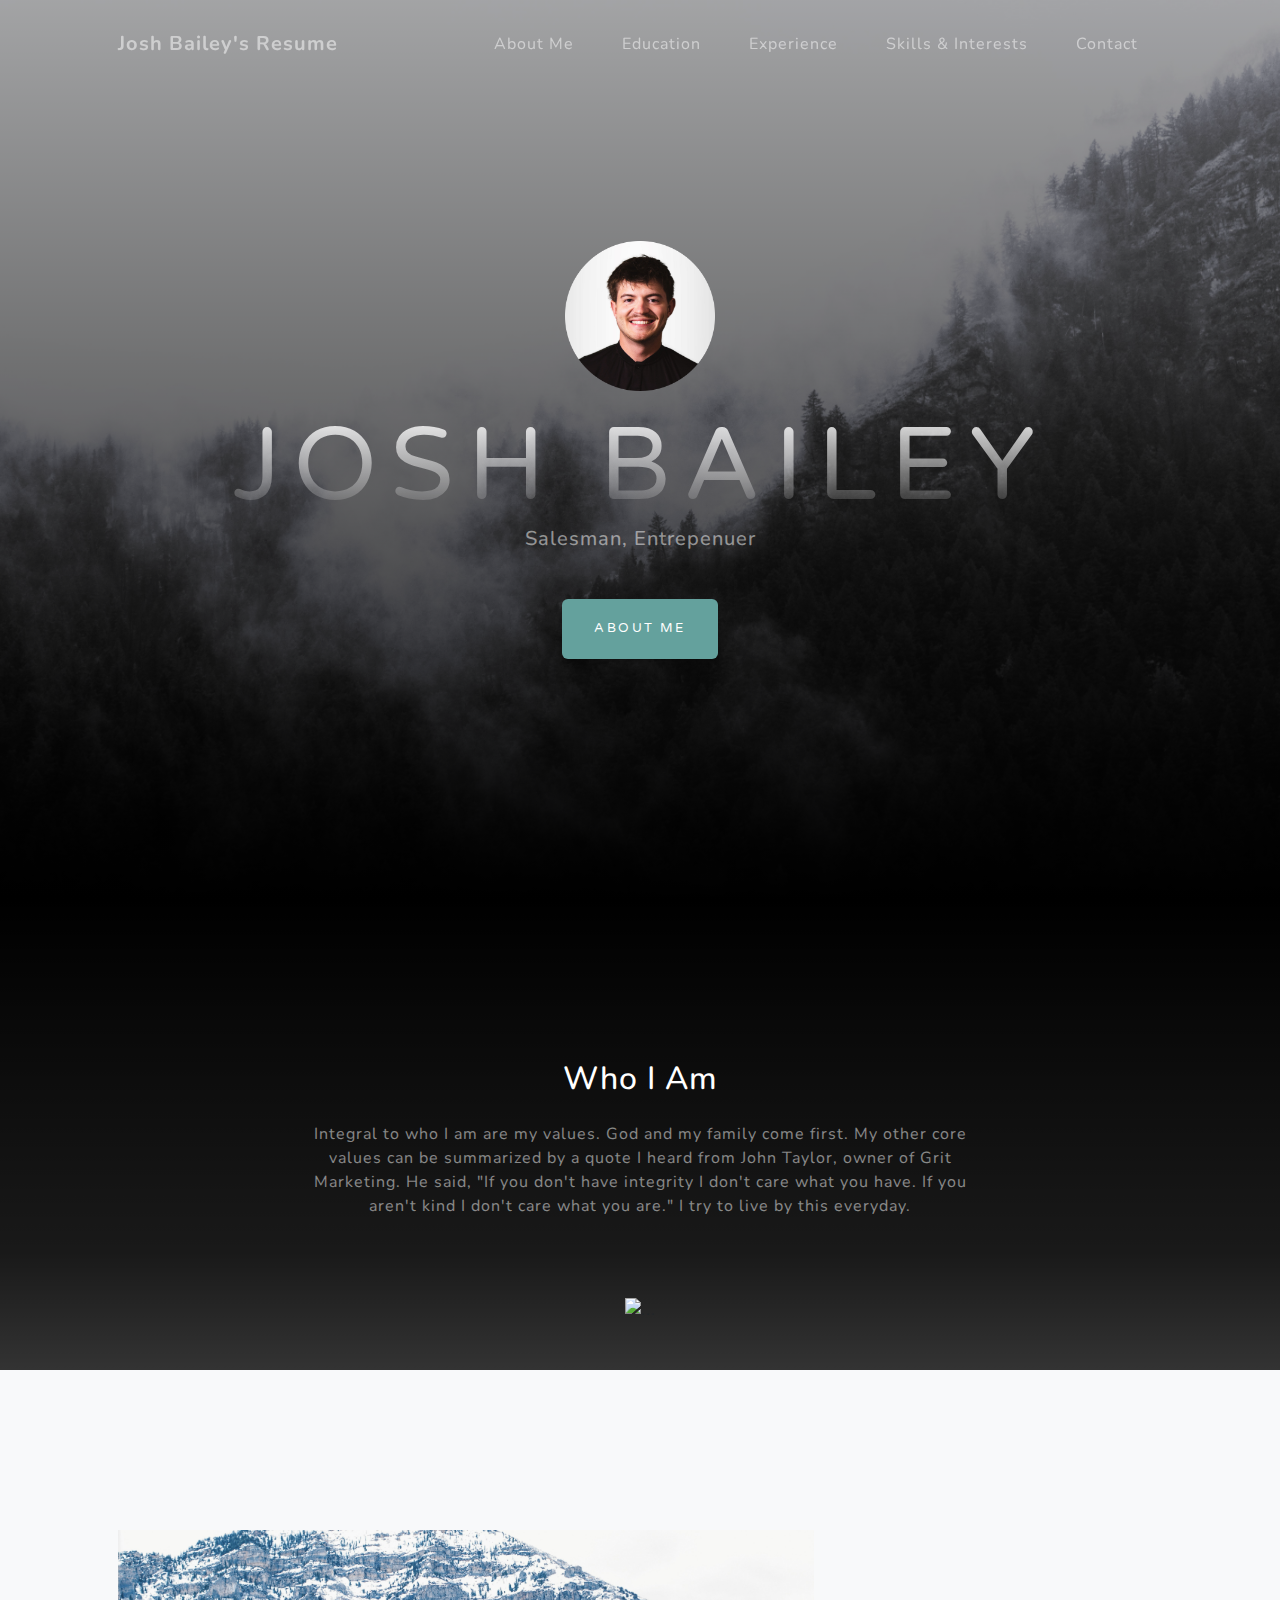
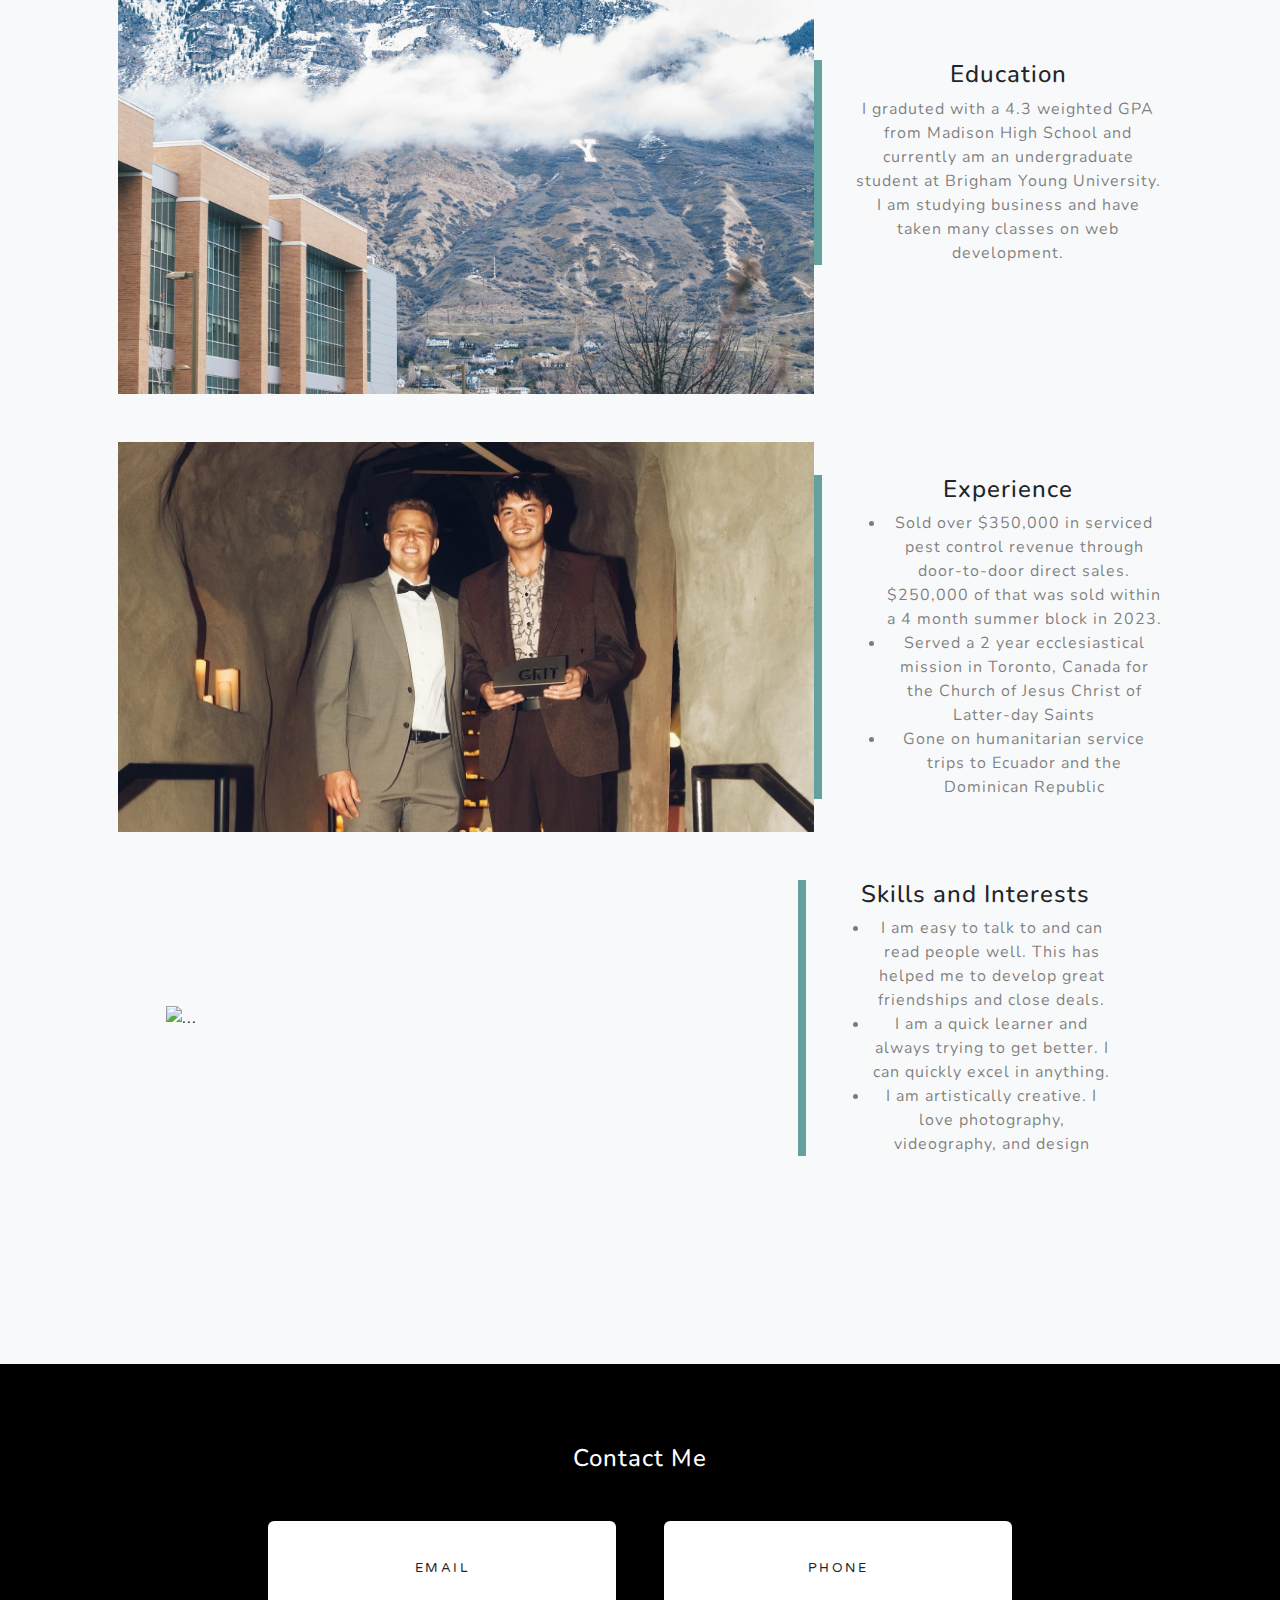
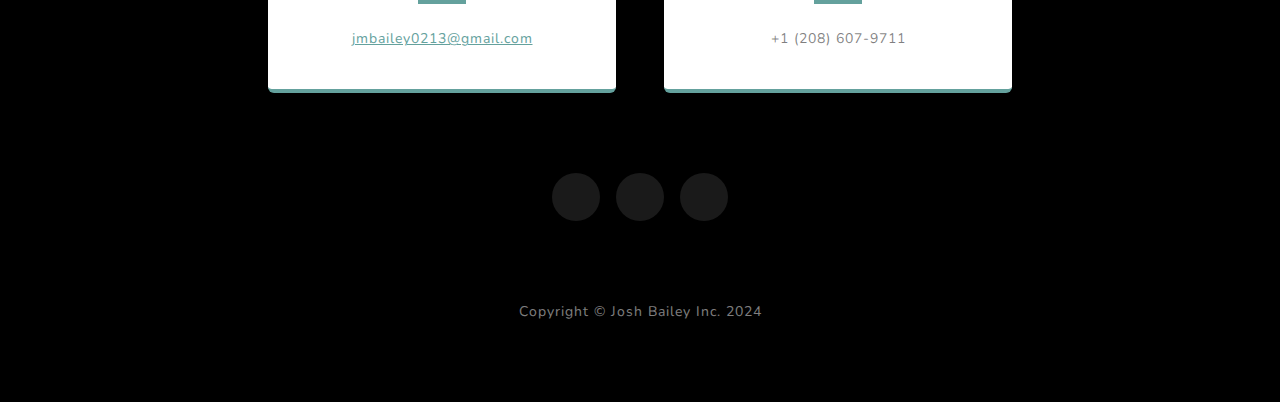
==== index.html @ d94a998b "Add files via upload" ====
<!DOCTYPE html>
<html lang="en">
    <head>
        <meta charset="utf-8" />
        <meta name="viewport" content="width=device-width, initial-scale=1, shrink-to-fit=no" />
        <meta name="description" content="" />
        <meta name="author" content="" />
        <title>Josh Bailey</title>
        <link rel="icon" type="image/x-icon" href="assets/favicon.ico" />
        <!-- Font Awesome icons (free version)-->
        <script src="https://use.fontawesome.com/releases/v6.3.0/js/all.js" crossorigin="anonymous"></script>
        <!-- Google fonts-->
        <link href="https://fonts.googleapis.com/css?family=Varela+Round" rel="stylesheet" />
        <link href="https://fonts.googleapis.com/css?family=Nunito:200,200i,300,300i,400,400i,600,600i,700,700i,800,800i,900,900i" rel="stylesheet" />
        <!-- Core theme CSS (includes Bootstrap)-->
        <link href="css/styles.css" rel="stylesheet" />
    </head>
    <body id="page-top">
        <!-- Navigation-->
        <nav class="navbar navbar-expand-lg navbar-light fixed-top" id="mainNav">
            <div class="container px-4 px-lg-5">
                <a class="navbar-brand" href="#page-top">Josh Bailey's Resume</a>
                <button class="navbar-toggler navbar-toggler-right" type="button" data-bs-toggle="collapse" data-bs-target="#navbarResponsive" aria-controls="navbarResponsive" aria-expanded="false" aria-label="Toggle navigation">
                    Menu
                    <i class="fas fa-bars"></i>
                </button>
                <div class="collapse navbar-collapse" id="navbarResponsive">
                    <ul class="navbar-nav ms-auto">
                        <li class="nav-item"><a class="nav-link" href="#about">About Me</a></li>
                        <li class="nav-item"><a class="nav-link" href="#education">Education</a></li>
                        <li class="nav-item"><a class="nav-link" href="#experience">Experience</a></li>
                        <li class="nav-item"><a class="nav-link" href="#interests">Skills & Interests</a></li>
                        <li class="nav-item"><a class="nav-link" href="#contact">Contact</a></li>
                    </ul>
                </div>
            </div>
        </nav>
        <!-- Masthead-->
        <header class="masthead">
            <div class="container px-4 px-lg-5 d-flex h-100 align-items-center justify-content-center">
                <div class="d-flex justify-content-center">
                    <div class="text-center">
                        <img class="img-sm mb-4" src="assets/img/GritBadgePhoto-modified.png" alt="..." />
                        <h1 class="mx-auto my-0 text-uppercase">Josh Bailey</h1>
                        <h2 class="text-white-50 mx-auto mt-2 mb-5">Salesman, Entrepenuer</h2>
                        <a class="btn btn-primary" href="#about">About Me</a>
                    </div>
                </div>
            </div>
        </header>
        <!-- About-->
        <section class="about-section text-center" id="about">
            <div class="container px-4 px-lg-5">
                <div class="row gx-4 gx-lg-5 justify-content-center">
                    <div class="col-lg-8">
                        <h2 class="text-white mb-4">Who I Am</h2>
                        <p class="text-white-50">
                            Integral to who I am are my values. God and my family come first. 
                            My other core values can be summarized by a quote I heard from John Taylor, owner of Grit Marketing. 
                            He said, "If you don't have integrity I don't care what you have. If you aren't kind I don't care what you are."
                            I try to live by this everyday.
                        </p>
                    </div>
                </div>
                <img class="img-fluid mb-5" src="assets/img/family.JPEG" alt="..." />
            </div>
        </section>
        <!-- Education-->
        <section class="projects-section bg-light" id="education">
            <div class="container px-4 px-lg-5">
                <div class="row gx-0 mb-lg-5 align-items-center">
                    <div class="col-xl-8 col-lg-7"><img class="img-fluid mb-3 mb-lg-0" src="assets/img/byu.jpg" alt="..." /></div>
                    <div class="col-xl-4 col-lg-5">
                        <div class="featured-text text-center text-lg-left">
                            <h4>Education</h4>
                            <p class="text-black-50 mb-0">I graduted with a 4.3 weighted GPA from Madison High School and currently am an undergraduate student at Brigham Young University. I am studying business and have taken many classes on web development.</p>
                        </div>
                    </div>
                </div>
            </div>
        <!-- Experience -->
            <div class="container px-4 px-lg-5" id="experience">
                <div class="row gx-0 mb-4 mb-lg-5 align-items-center">
                    <div class="col-xl-8 col-lg-7"><img class="img-fluid mb-3 mb-lg-0" src="assets/img/gala.JPG" alt="..." /></div>
                    <div class="col-xl-4 col-lg-5">
                        <div class="featured-text text-center text-lg-left">
                            <h4>Experience</h4>
                            <ul class="text-black-50 mb-0">
                                <li>Sold over $350,000 in serviced pest control revenue through door-to-door direct sales.
                                    $250,000 of that was sold within a 4 month summer block in 2023.
                                </li>
                                <li>
                                    Served a 2 year ecclesiastical mission in Toronto, Canada for the Church of Jesus Christ of Latter-day Saints
                                </li>
                                <li>
                                    Gone on humanitarian service trips to Ecuador and the Dominican Republic
                                </li>
                            </ul>
                        </div>
                    </div>
                </div>
        <!-- Skills and Interests-->
        <div class="container px-4 px-lg-5" id="interests">
            <div class="row gx-0 mb-4 mb-lg-5 align-items-center">
                <div class="col-xl-8 col-lg-7"><img class="img-fluid mb-3 mb-lg-0" src="assets/img/mexico.JPG" alt="..." /></div>
                <div class="col-xl-4 col-lg-5">
                    <div class="featured-text text-center text-lg-left">
                        <h4>Skills and Interests</h4>
                        <ul class="text-black-50 mb-0">
                            <li>
                                I am easy to talk to and can read people well. This has helped me to develop great friendships and close deals.
                            </li>
                            <li>
                                I am a quick learner and always trying to get better. I can quickly excel in anything.
                            </li>
                            <li>
                                I am artistically creative. I love photography, videography, and design
                            </li>
                        </ul>
                    </div>
                </div>
            </div>
        </div>
    </section>
    
        <!-- Contact-->
        <section class="contact-section bg-black" id="contact">
            <div class="featured-text text-center text-lg-left">
                <h4 class="text-white mb-5 justify-content-center">Contact Me</h4>
            <div class="container px-4 px-lg-5 d-flex justify-content-center">
                    <div class="col-md-4 mb-3 mb-md-0 mx-4">
                        <div class="card py-4 h-100">
                            <div class="card-body text-center">
                                <i class="fas fa-envelope text-primary mb-2"></i>
                                <h4 class="text-uppercase m-0">Email</h4>
                                <hr class="my-4 mx-auto" />
                                <div class="small text-black-50"><a href="#!">jmbailey0213@gmail.com</a></div>
                            </div>
                        </div>
                    </div>
                    <div class="col-md-4 mb-3 mb-md-0 mx-4">
                        <div class="card py-4 h-100">
                            <div class="card-body text-center">
                                <i class="fas fa-mobile-alt text-primary mb-2"></i>
                                <h4 class="text-uppercase m-0">Phone</h4>
                                <hr class="my-4 mx-auto" />
                                <div class="small text-black-50">+1 (208) 607-9711</div>
                            </div>
                        </div>
                    </div>
                </div>
                <div class="social d-flex justify-content-center">
                    <a class="mx-2" href="#!"><i class="fab fa-twitter"></i></a>
                    <a class="mx-2" href="#!"><i class="fab fa-facebook-f"></i></a>
                    <a class="mx-2" href="#!"><i class="fab fa-github"></i></a>
                </div>
            </div>
        </section>
        <!-- Footer-->
        <footer class="footer bg-black small text-center text-white-50"><div class="container px-4 px-lg-5">Copyright &copy; Josh Bailey Inc. 2024</div></footer>
        <!-- Bootstrap core JS-->
        <script src="https://cdn.jsdelivr.net/npm/bootstrap@5.2.3/dist/js/bootstrap.bundle.min.js"></script>
        <!-- Core theme JS-->
        <script src="js/scripts.js"></script>
        <!-- * * * * * * * * * * * * * * * * * * * * * * * * * * * * * * * * * * * * * * * *-->
        <!-- * *                               SB Forms JS                               * *-->
        <!-- * * Activate your form at https://startbootstrap.com/solution/contact-forms * *-->
        <!-- * * * * * * * * * * * * * * * * * * * * * * * * * * * * * * * * * * * * * * * *-->
        <script src="https://cdn.startbootstrap.com/sb-forms-latest.js"></script>
    </body>
</html>
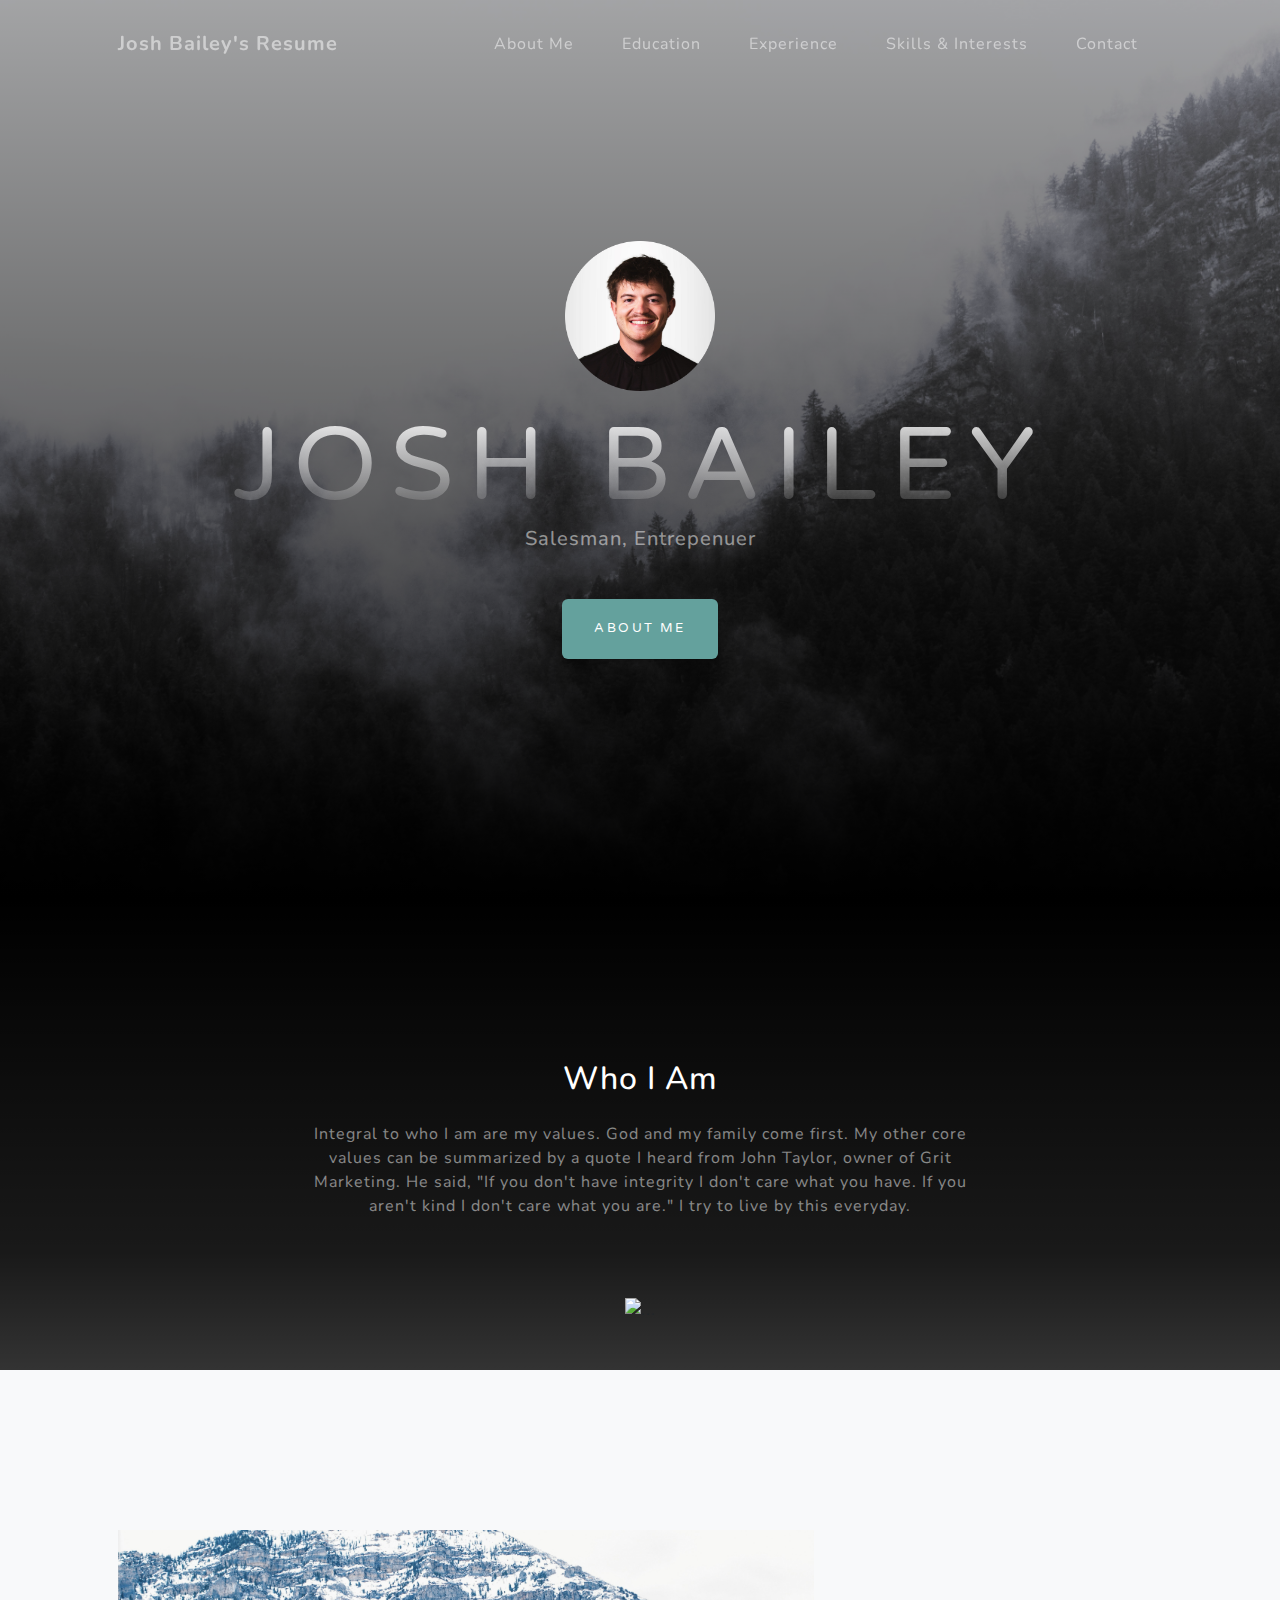
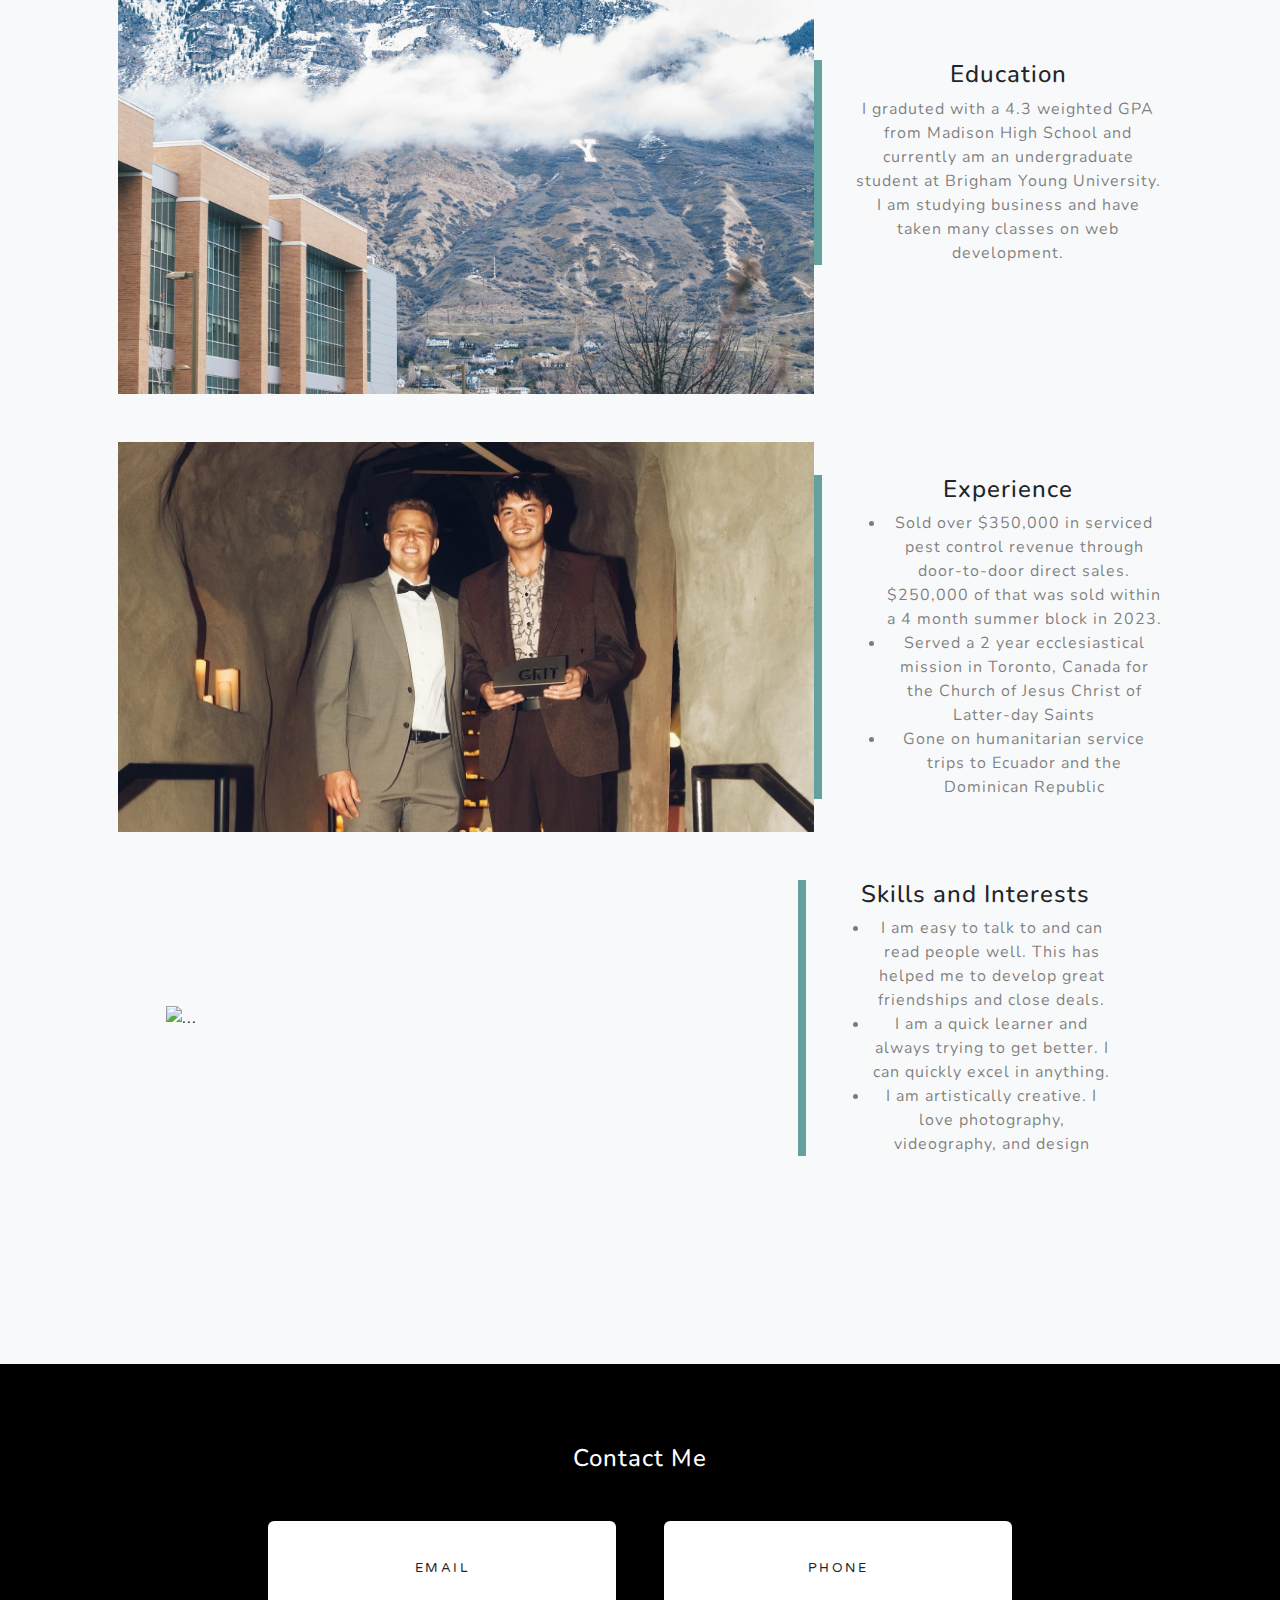
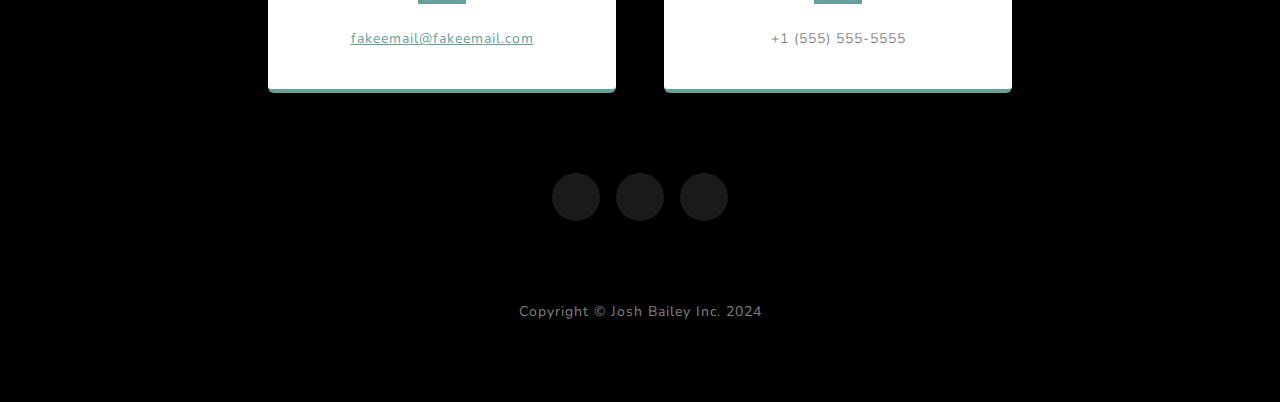
==== commit bf01b06a: "Add files via upload" ====
--- a/index.html
+++ b/index.html
@@ -134,7 +134,7 @@
                                 <i class="fas fa-envelope text-primary mb-2"></i>
                                 <h4 class="text-uppercase m-0">Email</h4>
                                 <hr class="my-4 mx-auto" />
-                                <div class="small text-black-50"><a href="#!">jmbailey0213@gmail.com</a></div>
+                                <div class="small text-black-50"><a href="#!">fakeemail@fakeemail.com</a></div>
                             </div>
                         </div>
                     </div>
@@ -144,7 +144,7 @@
                                 <i class="fas fa-mobile-alt text-primary mb-2"></i>
                                 <h4 class="text-uppercase m-0">Phone</h4>
                                 <hr class="my-4 mx-auto" />
-                                <div class="small text-black-50">+1 (208) 607-9711</div>
+                                <div class="small text-black-50">+1 (555) 555-5555</div>
                             </div>
                         </div>
                     </div>
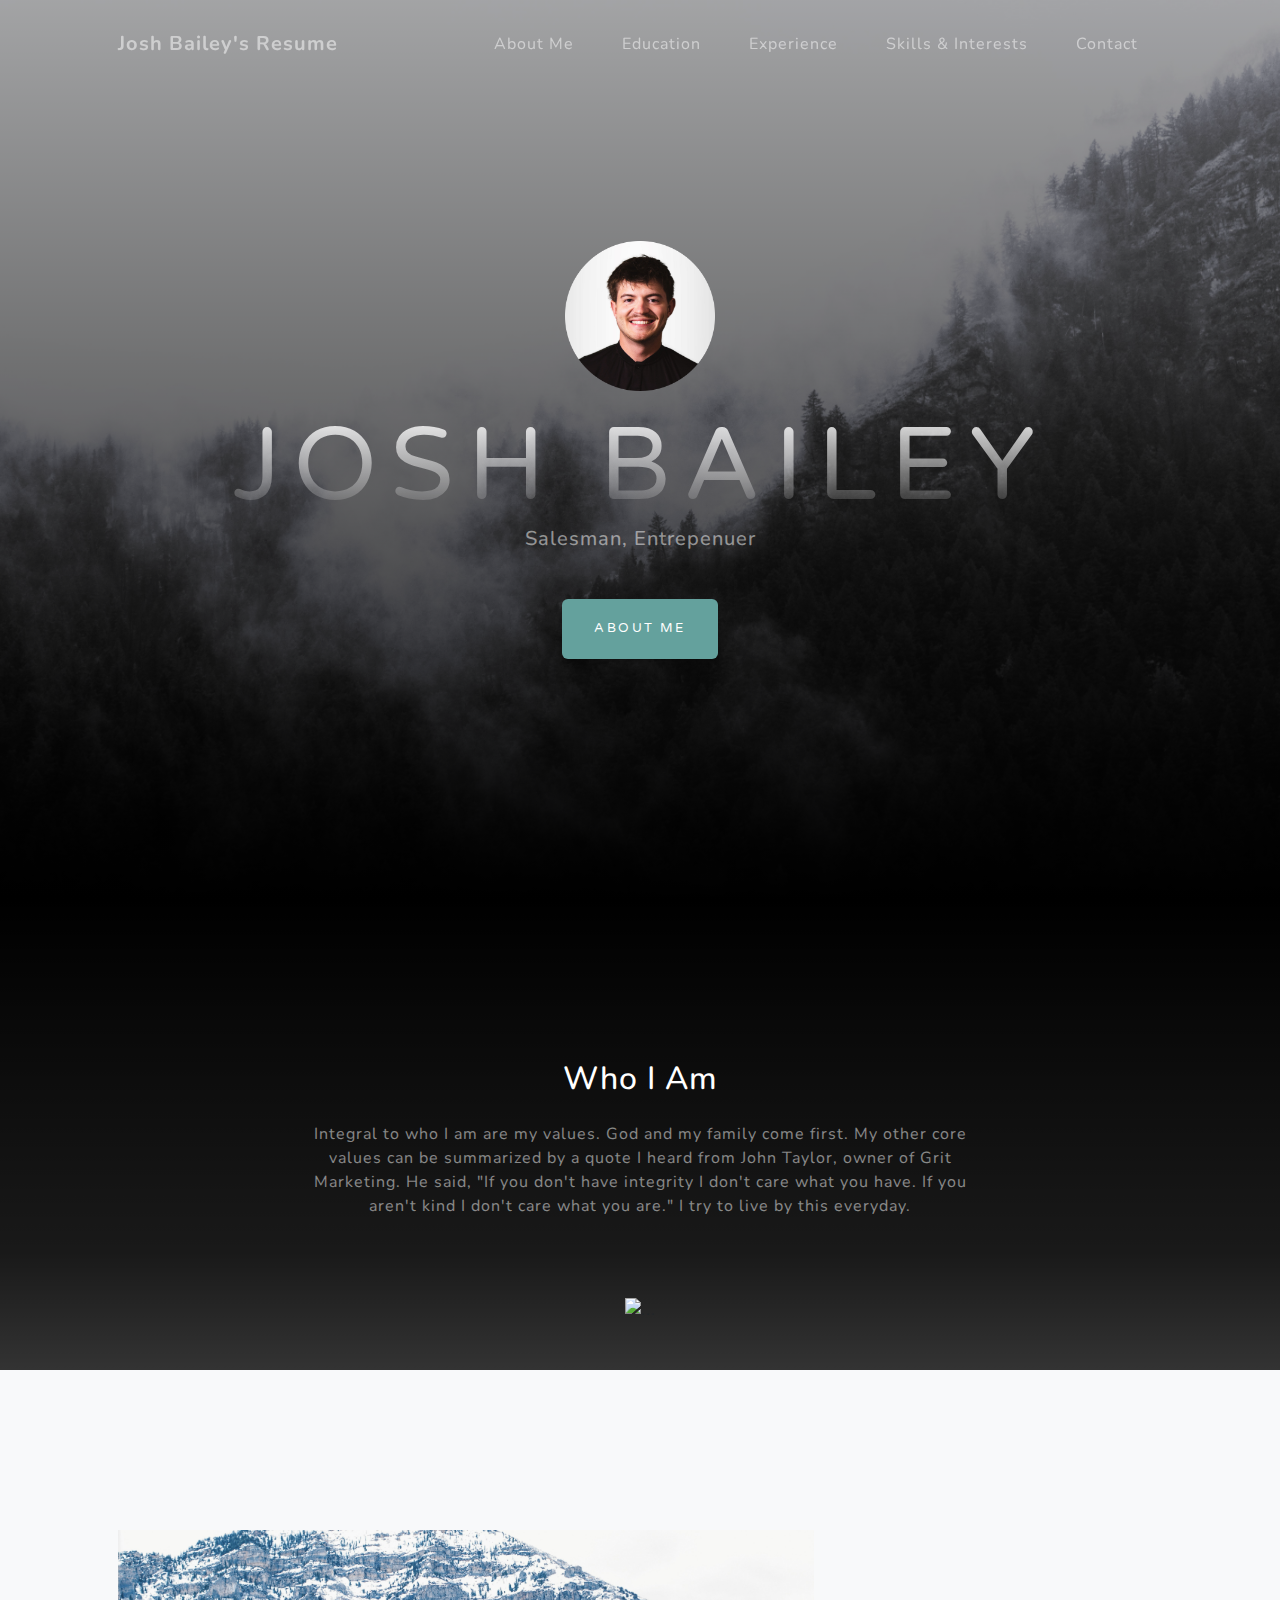
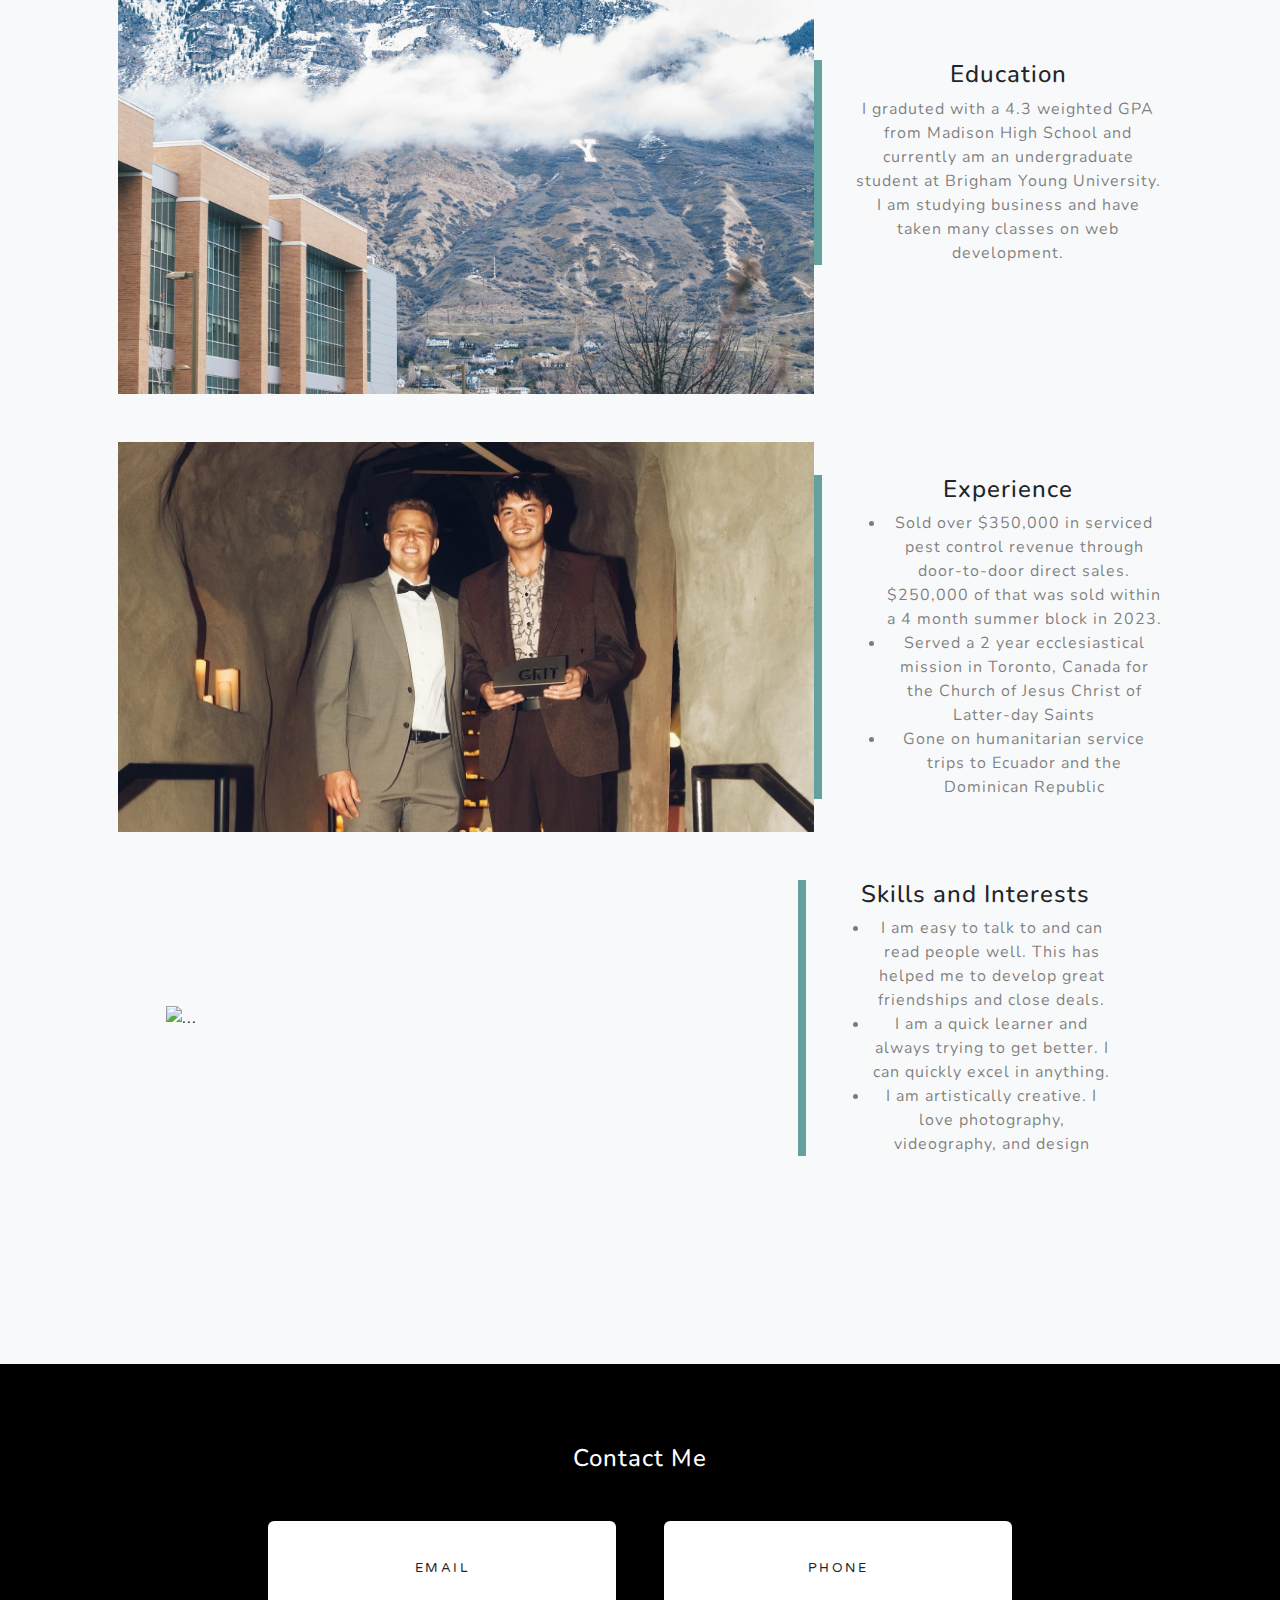
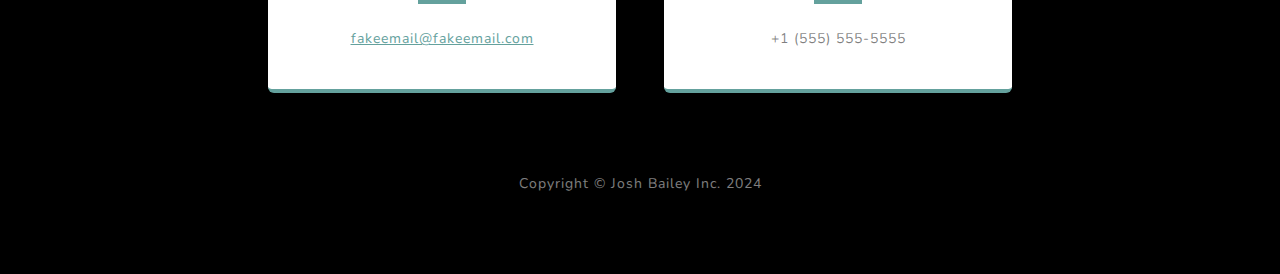
==== commit 239120e5: "Add files via upload" ====
--- a/index.html
+++ b/index.html
@@ -149,11 +149,6 @@
                         </div>
                     </div>
                 </div>
-                <div class="social d-flex justify-content-center">
-                    <a class="mx-2" href="#!"><i class="fab fa-twitter"></i></a>
-                    <a class="mx-2" href="#!"><i class="fab fa-facebook-f"></i></a>
-                    <a class="mx-2" href="#!"><i class="fab fa-github"></i></a>
-                </div>
             </div>
         </section>
         <!-- Footer-->
